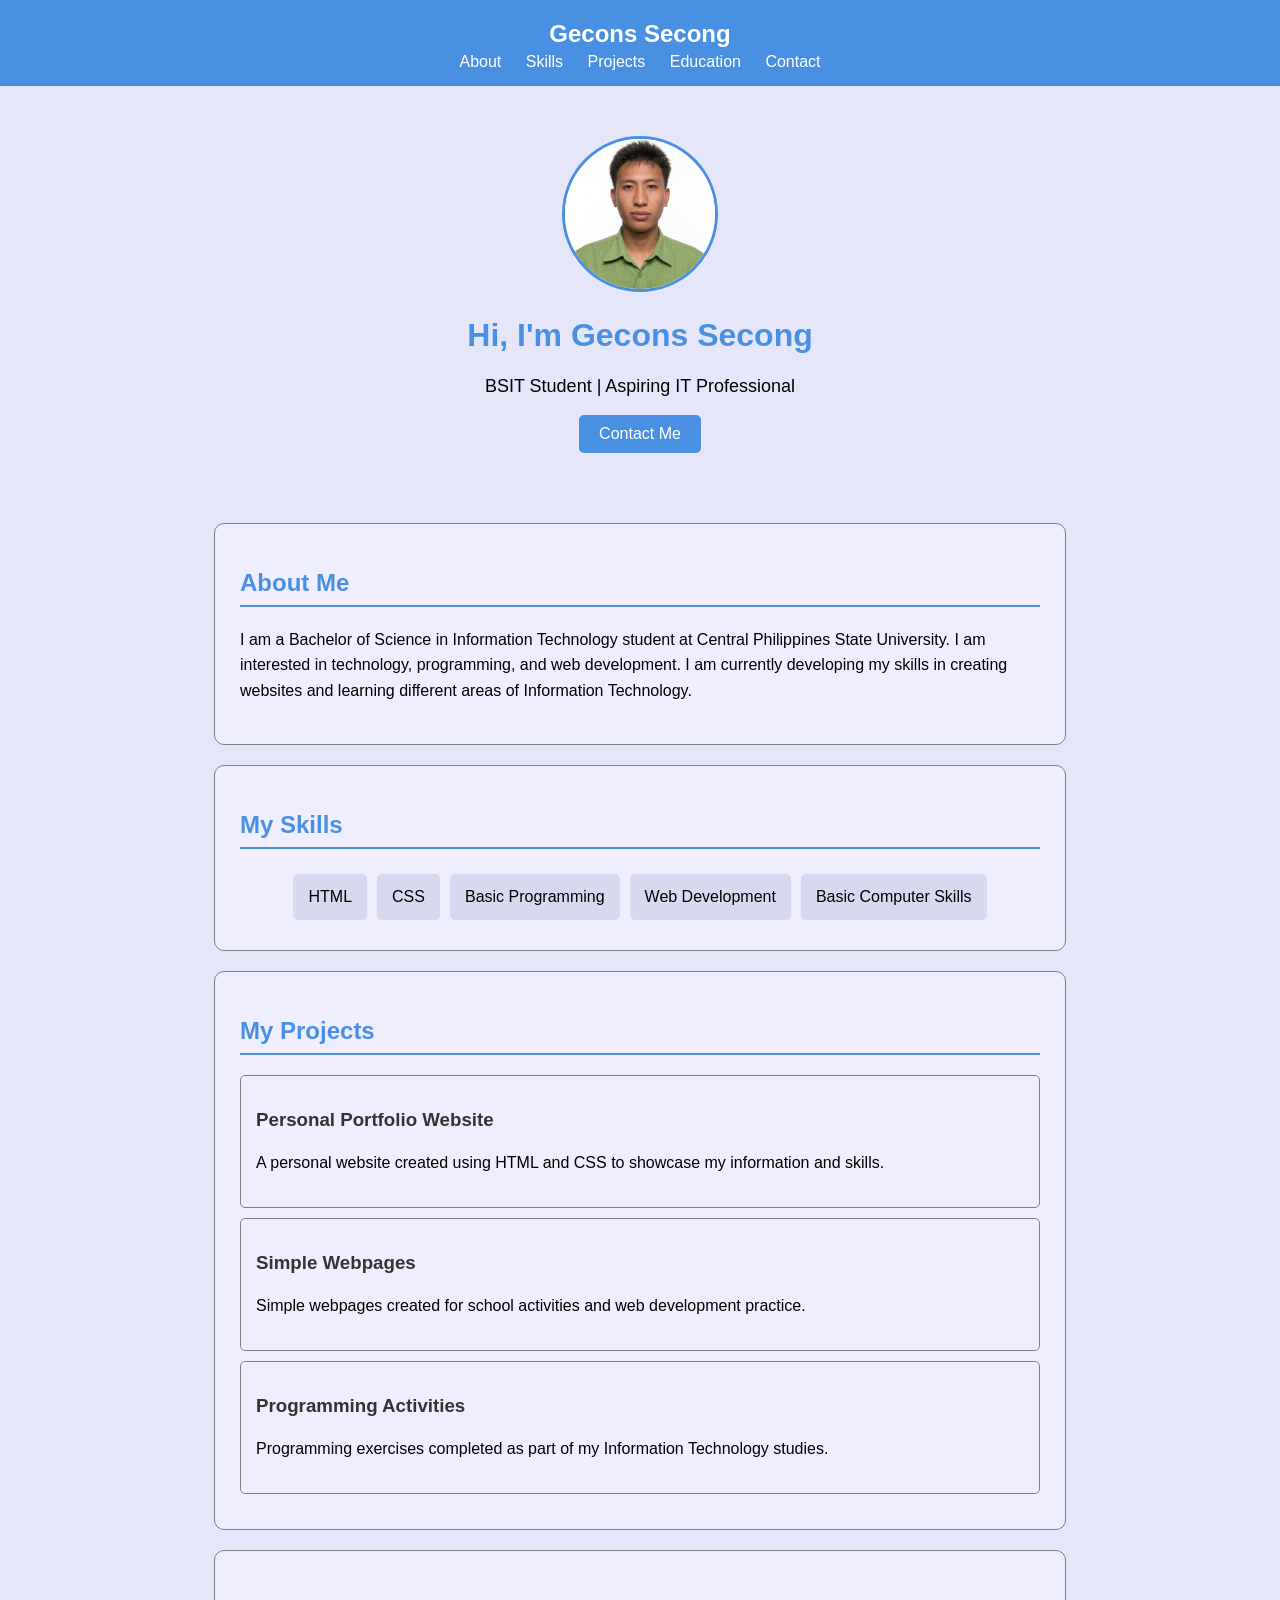
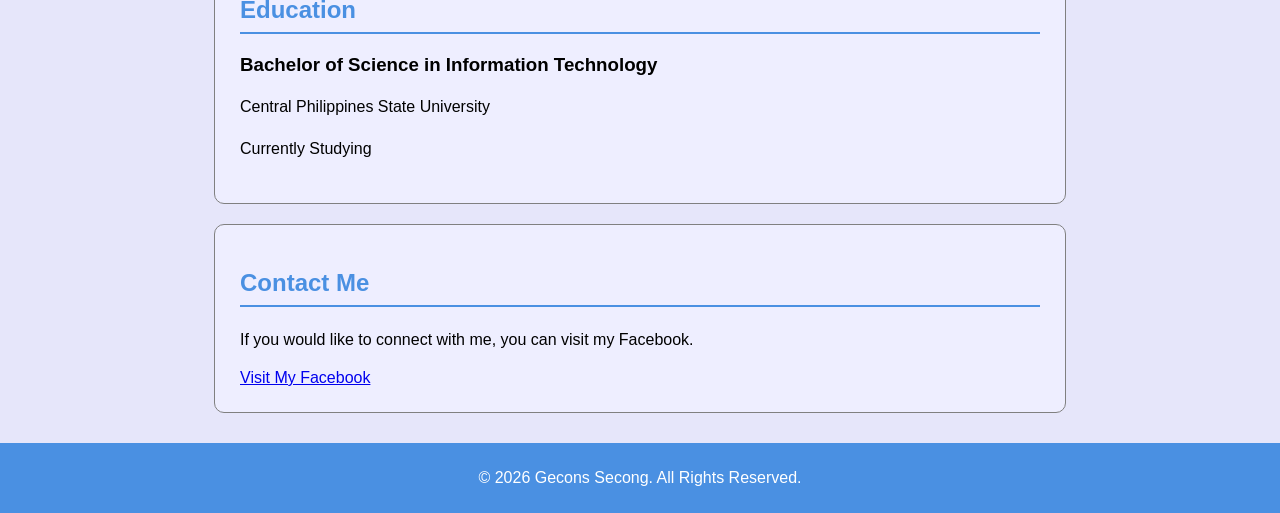
==== index.html @ da207779 "Rename Gecons.html to index.html" ====
<!DOCTYPE html>
<html>

<head>
    <title>Gecons Secong - Personal Portfolio</title>

    <link rel="stylesheet" href="stylish.css">
</head>

<body>

    <!-- Navigation -->
    <nav>
        <h2>Gecons Secong</h2>

        <a href="#about">About</a>
        <a href="#skills">Skills</a>
        <a href="#projects">Projects</a>
        <a href="#education">Education</a>
        <a href="#contact">Contact</a>
    </nav>


    <!-- Profile -->
    <header>

        <img src="pak.png" class="picture" alt="Gecons Secong">

        <h1>Hi, I'm Gecons Secong</h1>

        <p>BSIT Student | Aspiring IT Professional</p>

        <a href="#contact" class="button">
            Contact Me
        </a>

    </header>


    <!-- About -->
    <section id="about">

        <h2>About Me</h2>

        <p>
            I am a Bachelor of Science in Information Technology student
            at Central Philippines State University. I am interested in
            technology, programming, and web development. I am currently
            developing my skills in creating websites and learning
            different areas of Information Technology.
        </p>

    </section>


    <!-- Skills -->
    <section id="skills">

        <h2>My Skills</h2>

        <div class="skills">

            <p>HTML</p>
            <p>CSS</p>
            <p>Basic Programming</p>
            <p>Web Development</p>
            <p>Basic Computer Skills</p>

        </div>

    </section>


    <!-- Projects -->
    <section id="projects">

        <h2>My Projects</h2>

        <!-- Project 1 -->
        <div class="project">

            <h3>Personal Portfolio Website</h3>

            <p>
                A personal website created using HTML and CSS
                to showcase my information and skills.
            </p>

        </div>


        <!-- Project 2 -->
        <div class="project">

            <h3>Simple Webpages</h3>

            <p>
                Simple webpages created for school activities
                and web development practice.
            </p>

        </div>


        <!-- Project 3 -->
        <div class="project">

            <h3>Programming Activities</h3>

            <p>
                Programming exercises completed as part of
                my Information Technology studies.
            </p>

        </div>

    </section>


    <!-- Education -->
    <section id="education">

        <h2>Education</h2>

        <h3>Bachelor of Science in Information Technology</h3>

        <p>Central Philippines State University</p>

        <p>Currently Studying</p>

    </section>


    <!-- Contact -->
    <section id="contact">

        <h2>Contact Me</h2>

        <p>
            If you would like to connect with me,
            you can visit my Facebook.
        </p>

        <a href="https://www.facebook.com/share/194ds3qrfP/"
           target="_blank">
            Visit My Facebook
        </a>

    </section>


    <!-- Footer -->
    <footer>

        <p>
            &copy; 2026 Gecons Secong. All Rights Reserved.
        </p>

    </footer>

</body>

</html>
---- stylish.css ----
/* =========================
   GENERAL / BODY
   ========================= */

body {
    background-color: #E6E6FA;
    font-family: Arial, sans-serif;
    margin: 0;
    padding: 0;
}


/* =========================
   NAVIGATION
   ========================= */

nav {
    background-color: #4A90E2;
    padding: 15px;
    text-align: center;
}

nav h2 {
    color: white;
    margin: 5px;
}

nav a {
    color: white;
    text-decoration: none;
    margin: 10px;
}


/* =========================
   PROFILE
   ========================= */

header {
    text-align: center;
    padding: 50px 20px;
}

.picture {
    width: 150px;
    height: 150px;
    border-radius: 50%;
    border: 3px solid #4A90E2;
}

header h1 {
    color: #4A90E2;
    font-size: 32px;
}

header p {
    font-size: 18px;
}


/* =========================
   CONTACT BUTTON
   ========================= */

.button {
    display: inline-block;
    background-color: #4A90E2;
    color: white;
    padding: 10px 20px;
    border-radius: 5px;
    text-decoration: none;
}


/* =========================
   SECTIONS
   ========================= */

section {
    background-color: #EEEEFF;
    max-width: 800px;
    margin: 20px auto;
    padding: 25px;
    border: 1px solid gray;
    border-radius: 10px;
}

section h2 {
    color: #4A90E2;
    border-bottom: 2px solid #4A90E2;
    padding-bottom: 8px;
}

section p {
    font-size: 16px;
    line-height: 1.6;
}


/* =========================
   SKILLS
   ========================= */

.skills {
    display: flex;
    flex-wrap: wrap;
    justify-content: center;
}

.skills p {
    background-color: #D8D8F0;
    padding: 10px 15px;
    margin: 5px;
    border-radius: 5px;
}


/* =========================
   PROJECTS
   ========================= */

.project {
    border: 1px solid gray;
    padding: 15px;
    margin: 10px 0;
    border-radius: 5px;
}

.project h3 {
    color: #333333;
}


/* =========================
   LINKS
   ========================= */

a:hover {
    text-decoration: underline;
}


/* =========================
   FOOTER
   ========================= */

footer {
    background-color: #4A90E2;
    color: white;
    text-align: center;
    padding: 10px;
    margin-top: 30px;
}
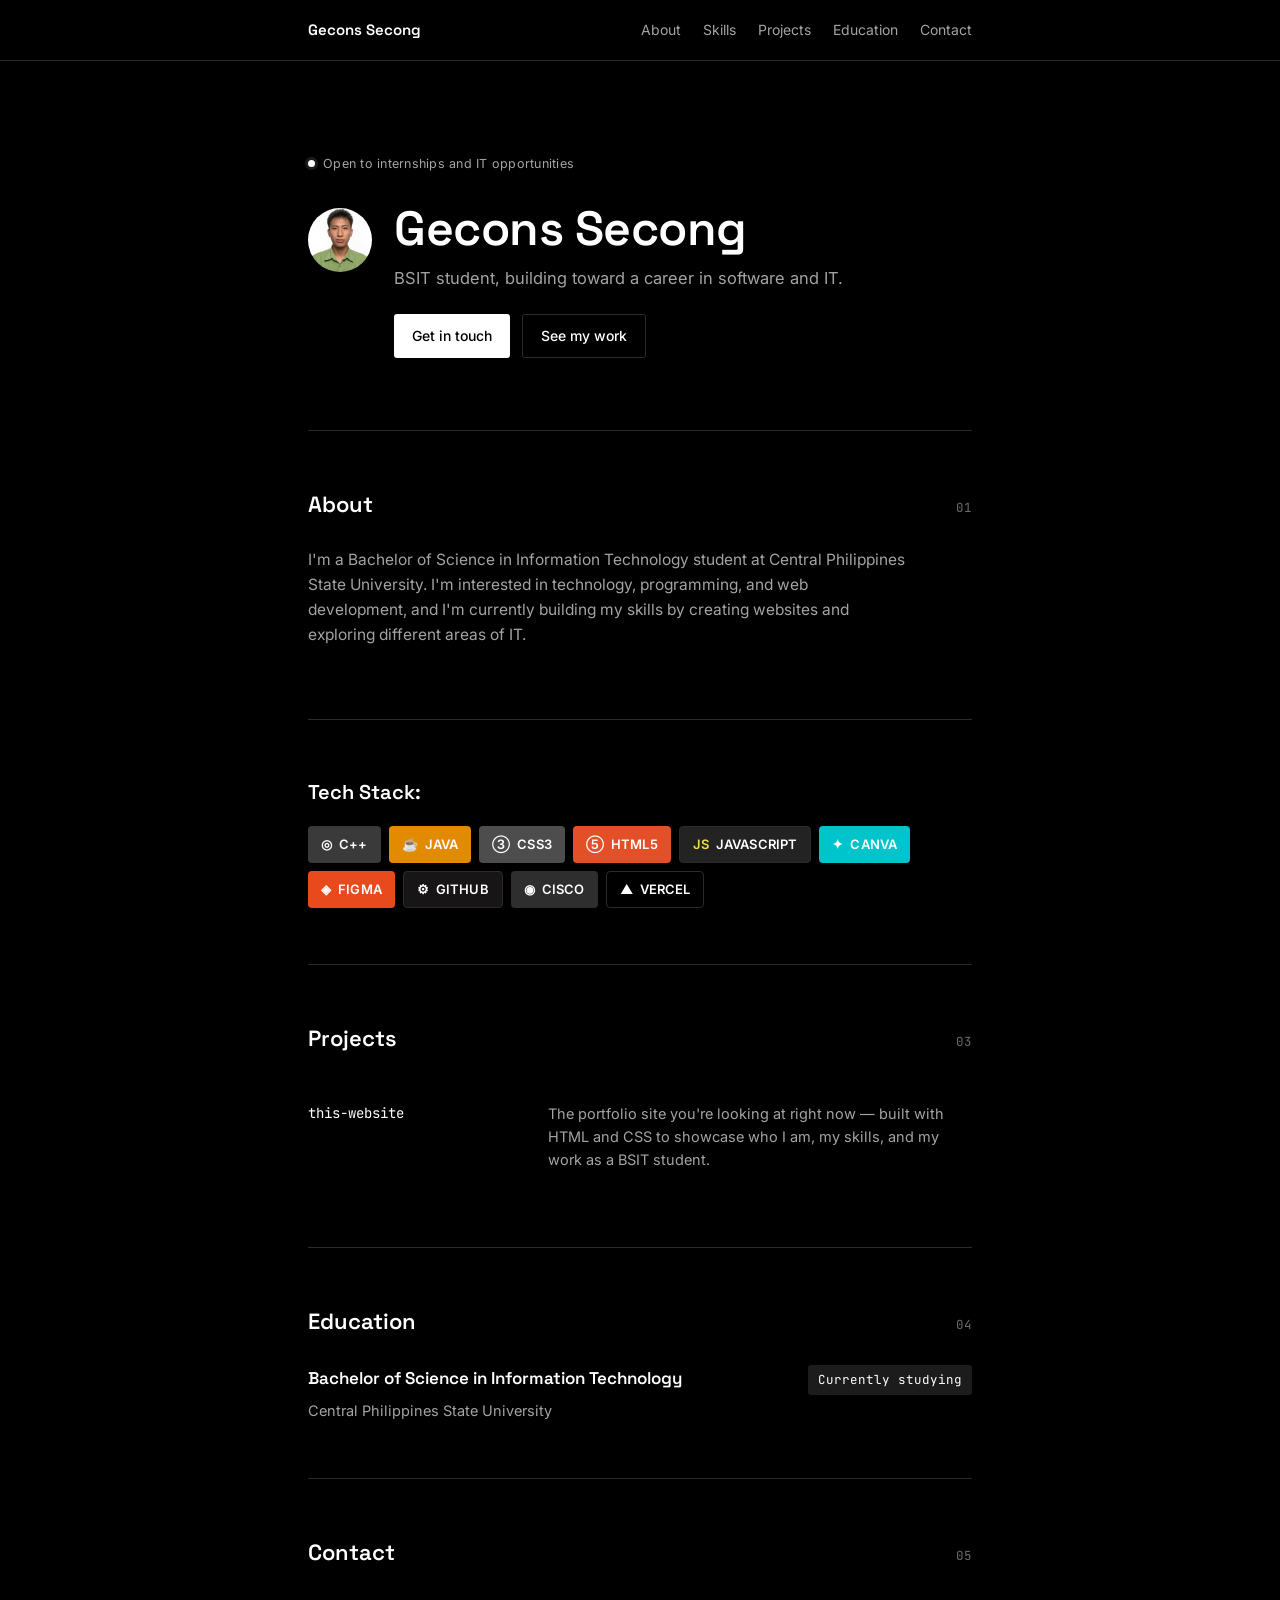
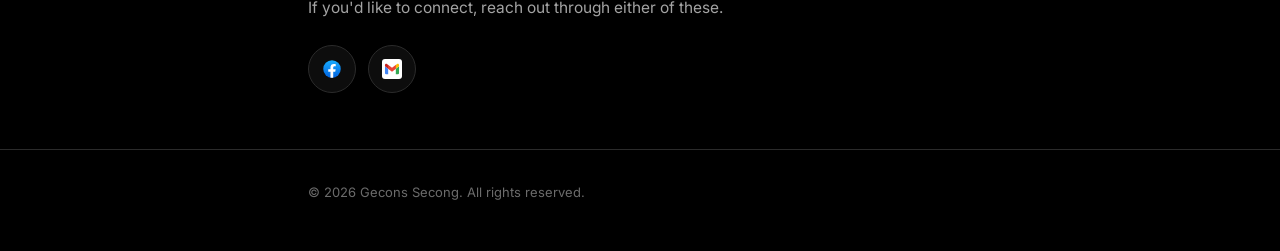
==== commit 067060c3: "Add files via upload" ====
--- a/index.html
+++ b/index.html
@@ -1,163 +1,141 @@
-<!DOCTYPE html>
-<html>
-
-<head>
-    <title>Gecons Secong - Personal Portfolio</title>
-
-    <link rel="stylesheet" href="stylish.css">
-</head>
-
-<body>
-
-    <!-- Navigation -->
-    <nav>
-        <h2>Gecons Secong</h2>
-
-        <a href="#about">About</a>
-        <a href="#skills">Skills</a>
-        <a href="#projects">Projects</a>
-        <a href="#education">Education</a>
-        <a href="#contact">Contact</a>
-    </nav>
-
-
-    <!-- Profile -->
-    <header>
-
-        <img src="pak.png" class="picture" alt="Gecons Secong">
-
-        <h1>Hi, I'm Gecons Secong</h1>
-
-        <p>BSIT Student | Aspiring IT Professional</p>
-
-        <a href="#contact" class="button">
-            Contact Me
-        </a>
-
-    </header>
-
-
-    <!-- About -->
-    <section id="about">
-
-        <h2>About Me</h2>
-
-        <p>
-            I am a Bachelor of Science in Information Technology student
-            at Central Philippines State University. I am interested in
-            technology, programming, and web development. I am currently
-            developing my skills in creating websites and learning
-            different areas of Information Technology.
-        </p>
-
-    </section>
-
-
-    <!-- Skills -->
-    <section id="skills">
-
-        <h2>My Skills</h2>
-
-        <div class="skills">
-
-            <p>HTML</p>
-            <p>CSS</p>
-            <p>Basic Programming</p>
-            <p>Web Development</p>
-            <p>Basic Computer Skills</p>
-
-        </div>
-
-    </section>
-
-
-    <!-- Projects -->
-    <section id="projects">
-
-        <h2>My Projects</h2>
-
-        <!-- Project 1 -->
-        <div class="project">
-
-            <h3>Personal Portfolio Website</h3>
-
-            <p>
-                A personal website created using HTML and CSS
-                to showcase my information and skills.
-            </p>
-
-        </div>
-
-
-        <!-- Project 2 -->
-        <div class="project">
-
-            <h3>Simple Webpages</h3>
-
-            <p>
-                Simple webpages created for school activities
-                and web development practice.
-            </p>
-
-        </div>
-
-
-        <!-- Project 3 -->
-        <div class="project">
-
-            <h3>Programming Activities</h3>
-
-            <p>
-                Programming exercises completed as part of
-                my Information Technology studies.
-            </p>
-
-        </div>
-
-    </section>
-
-
-    <!-- Education -->
-    <section id="education">
-
-        <h2>Education</h2>
-
-        <h3>Bachelor of Science in Information Technology</h3>
-
-        <p>Central Philippines State University</p>
-
-        <p>Currently Studying</p>
-
-    </section>
-
-
-    <!-- Contact -->
-    <section id="contact">
-
-        <h2>Contact Me</h2>
-
-        <p>
-            If you would like to connect with me,
-            you can visit my Facebook.
-        </p>
-
-        <a href="https://www.facebook.com/share/194ds3qrfP/"
-           target="_blank">
-            Visit My Facebook
-        </a>
-
-    </section>
-
-
-    <!-- Footer -->
-    <footer>
-
-        <p>
-            &copy; 2026 Gecons Secong. All Rights Reserved.
-        </p>
-
-    </footer>
-
-</body>
-
-</html>
+<!DOCTYPE html>
+<html lang="en" data-theme="dark">
+<head>
+<meta charset="UTF-8">
+<meta name="viewport" content="width=device-width, initial-scale=1.0">
+<title>Gecons Secong — Portfolio</title>
+<link rel="preconnect" href="https://fonts.googleapis.com">
+<link rel="preconnect" href="https://fonts.gstatic.com" crossorigin>
+<link href="https://fonts.googleapis.com/css2?family=Space+Grotesk:wght@400;500;600;700&family=Inter:wght@400;500;600&family=JetBrains+Mono:wght@400;500&display=swap" rel="stylesheet">
+<link rel="stylesheet" href="style.css">
+</head>
+<body>
+
+  <header class="nav">
+    <div class="nav-inner">
+      <a href="#" class="nav-name">Gecons Secong</a>
+      <nav class="nav-links">
+        <a href="#about">About</a>
+        <a href="#skills">Skills</a>
+        <a href="#projects">Projects</a>
+        <a href="#education">Education</a>
+        <a href="#contact">Contact</a>
+      </nav>
+    </div>
+  </header>
+
+  <main class="wrap">
+
+    <!-- Hero -->
+    <section class="hero" style="border-top:none; padding-top:88px;">
+      <div class="status">
+        <span class="status-dot"></span>
+        Open to internships and IT opportunities
+      </div>
+      <div class="hero-row">
+        <!-- Avatar: save your photo as profile.jpg in this same folder -->
+        <img src="pak.png" alt="Gecons Secong" class="avatar">
+        <div>
+          <h1 class="hero-title">Gecons Secong</h1>
+          <p class="hero-role">BSIT student, building toward a career in software and IT.</p>
+          <div class="hero-actions">
+            <a href="#contact" class="btn btn-primary">Get in touch</a>
+            <a href="#projects" class="btn btn-ghost">See my work</a>
+          </div>
+        </div>
+      </div>
+    </section>
+
+    <!-- About -->
+    <section id="about">
+      <div class="section-head">
+        <h2>About</h2>
+        <span class="section-index mono">01</span>
+      </div>
+      <p>
+        I'm a Bachelor of Science in Information Technology student at
+        Central Philippines State University. I'm interested in technology,
+        programming, and web development, and I'm currently building my
+        skills by creating websites and exploring different areas of IT.
+      </p>
+    </section>
+
+    <!-- Skills -->
+    <section id="skills">
+      <div class="stack-head">
+       
+        <h2>Tech Stack:</h2>
+      </div>
+      <div class="badge-row">
+        <span class="badge badge-cpp"><span class="badge-icon">◎</span>C++</span>
+        <span class="badge badge-java"><span class="badge-icon">☕</span>JAVA</span>
+        <span class="badge badge-css3"><span class="badge-icon">③</span>CSS3</span>
+        <span class="badge badge-html5"><span class="badge-icon">⑤</span>HTML5</span>
+        <span class="badge badge-js"><span class="badge-icon">JS</span>JAVASCRIPT</span>
+        <span class="badge badge-canva"><span class="badge-icon">✦</span>CANVA</span>
+        <span class="badge badge-figma"><span class="badge-icon">◈</span>FIGMA</span>
+        <span class="badge badge-github"><span class="badge-icon">⚙</span>GITHUB</span>
+        <span class="badge badge-cisco"><span class="badge-icon">◉</span>CISCO</span>
+        <span class="badge badge-vercel"><span class="badge-icon">▲</span>VERCEL</span>
+      </div>
+    </section>
+
+    <!-- Projects -->
+    <section id="projects">
+      <div class="section-head">
+        <h2>Projects</h2>
+        <span class="section-index mono">03</span>
+      </div>
+
+      <div class="project-row">
+        <div class="project-name">this-website</div>
+        <p class="project-desc">The portfolio site you're looking at right now — built with HTML and CSS to showcase who I am, my skills, and my work as a BSIT student.</p>
+      </div>
+    </section>
+
+    <!-- Education -->
+    <section id="education">
+      <div class="section-head">
+        <h2>Education</h2>
+        <span class="section-index mono">04</span>
+      </div>
+      <div class="edu-entry">
+        <div>
+          <h3>Bachelor of Science in Information Technology</h3>
+          <p>Central Philippines State University</p>
+        </div>
+        <span class="edu-status mono">Currently studying</span>
+      </div>
+    </section>
+
+    <!-- Contact -->
+    <section id="contact">
+      <div class="section-head">
+        <h2>Contact</h2>
+        <span class="section-index mono">05</span>
+      </div>
+      <p>
+        If you'd like to connect, reach out through either of these.
+      </p>
+      <div class="contact-icons">
+        <!-- Facebook: save your icon as facebook.svg in this same folder, and set href to your profile link -->
+        <a href="https://www.facebook.com/profile.php?id=61585197969373" class="icon-btn" aria-label="Facebook" target="_blank" rel="noopener">
+          <img src="facebook-1-svgrepo-com.svg" alt="Facebook">
+        </a>
+        <!-- Gmail: save your icon as gmail.svg in this same folder, and set href to mailto:you@gmail.com -->
+        <a href="mailto:geconssecong16@gmail.com" class="icon-btn" aria-label="Gmail">
+          <img src="gmail-svgrepo-com.svg" alt="Gmail">
+        </a>
+      </div>
+    </section>
+
+  </main>
+
+  <footer>
+    <div class="wrap">
+      <p>&copy; 2026 Gecons Secong. All rights reserved.</p>
+    </div>
+  </footer>
+
+</body>
+</html>
--- a/style.css
+++ b/style.css
@@ -0,0 +1,402 @@
+:root {
+  --bg: #FAFAF7;
+  --surface: #FFFFFF;
+  --ink: #15171B;
+  --ink-soft: #5B5F68;
+  --ink-faint: #90939C;
+  --accent: #4A46E0;
+  --accent-soft: #EEEDFC;
+  --line: #E5E4DF;
+  --radius: 3px;
+  color-scheme: light;
+}
+
+@media (prefers-color-scheme: dark) {
+  :root:not([data-theme="light"]) {
+    --bg: #000000;
+    --surface: #0D0D0D;
+    --ink: #FFFFFF;
+    --ink-soft: #A3A3A3;
+    --ink-faint: #6B6B6B;
+    --accent: #FFFFFF;
+    --accent-soft: #1C1C1C;
+    --line: #2B2B2B;
+    color-scheme: dark;
+  }
+}
+
+:root[data-theme="dark"] {
+  --bg: #000000;
+  --surface: #0D0D0D;
+  --ink: #FFFFFF;
+  --ink-soft: #A3A3A3;
+  --ink-faint: #6B6B6B;
+  --accent: #FFFFFF;
+  --accent-soft: #1C1C1C;
+  --line: #2B2B2B;
+  color-scheme: dark;
+}
+
+* { box-sizing: border-box; }
+
+html { scroll-behavior: smooth; }
+
+body {
+  margin: 0;
+  background: var(--bg);
+  color: var(--ink);
+  font-family: 'Inter', -apple-system, BlinkMacSystemFont, sans-serif;
+  font-size: 16px;
+  line-height: 1.6;
+  -webkit-font-smoothing: antialiased;
+}
+
+a { color: inherit; }
+
+.wrap {
+  max-width: 720px;
+  margin: 0 auto;
+  padding: 0 28px;
+}
+
+code, .mono { font-family: 'JetBrains Mono', ui-monospace, monospace; }
+
+/* ===== NAV ===== */
+header.nav {
+  position: sticky;
+  top: 0;
+  z-index: 20;
+  background: color-mix(in srgb, var(--bg) 85%, transparent);
+  backdrop-filter: blur(10px);
+  border-bottom: 1px solid var(--line);
+}
+
+.nav-inner {
+  max-width: 720px;
+  margin: 0 auto;
+  padding: 18px 28px;
+  display: flex;
+  align-items: center;
+  justify-content: space-between;
+  gap: 16px;
+}
+
+.nav-name {
+  font-family: 'Space Grotesk', sans-serif;
+  font-weight: 600;
+  font-size: 15px;
+  text-decoration: none;
+  white-space: nowrap;
+}
+
+.nav-links {
+  display: flex;
+  gap: 22px;
+  flex-wrap: wrap;
+}
+
+.nav-links a {
+  text-decoration: none;
+  font-size: 14px;
+  color: var(--ink-soft);
+  transition: color 0.15s ease;
+}
+
+.nav-links a:hover { color: var(--ink); }
+
+/* ===== HERO ===== */
+.hero {
+  padding: 88px 0 72px;
+}
+
+.status {
+  display: inline-flex;
+  align-items: center;
+  gap: 8px;
+  font-size: 12.5px;
+  color: var(--ink-soft);
+  letter-spacing: 0.02em;
+  margin-bottom: 28px;
+}
+
+.status-dot {
+  width: 7px;
+  height: 7px;
+  border-radius: 50%;
+  background: var(--accent);
+  box-shadow: 0 0 0 3px var(--accent-soft);
+  flex-shrink: 0;
+}
+
+.hero-row {
+  display: flex;
+  align-items: flex-start;
+  gap: 22px;
+}
+
+.avatar {
+  width: 64px;
+  height: 64px;
+  border-radius: 50%;
+  background: var(--accent);
+  color: white;
+  display: flex;
+  align-items: center;
+  justify-content: center;
+  font-family: 'Space Grotesk', sans-serif;
+  font-weight: 600;
+  font-size: 20px;
+  flex-shrink: 0;
+  margin-top: 6px;
+}
+
+h1.hero-title {
+  font-family: 'Space Grotesk', sans-serif;
+  font-weight: 600;
+  font-size: clamp(34px, 6vw, 48px);
+  line-height: 1.12;
+  margin: 0 0 10px;
+  letter-spacing: -0.01em;
+}
+
+.hero-role {
+  font-size: 16.5px;
+  color: var(--ink-soft);
+  margin: 0 0 22px;
+}
+
+.hero-actions {
+  display: flex;
+  gap: 12px;
+  flex-wrap: wrap;
+}
+
+.btn {
+  display: inline-flex;
+  align-items: center;
+  gap: 6px;
+  padding: 10px 18px;
+  border-radius: var(--radius);
+  text-decoration: none;
+  font-size: 14px;
+  font-weight: 500;
+  transition: opacity 0.15s ease, background 0.15s ease;
+}
+
+.btn-primary {
+  background: var(--accent);
+  color: #000;
+}
+
+.btn-primary:hover { opacity: 0.88; }
+
+.btn-ghost {
+  border: 1px solid var(--line);
+  color: var(--ink);
+}
+
+.btn-ghost:hover { border-color: var(--ink-faint); }
+
+/* ===== SECTIONS ===== */
+section {
+  padding: 56px 0;
+  border-top: 1px solid var(--line);
+}
+
+.section-head {
+  display: flex;
+  align-items: baseline;
+  justify-content: space-between;
+  margin-bottom: 26px;
+}
+
+.section-head h2 {
+  font-family: 'Space Grotesk', sans-serif;
+  font-size: 22px;
+  font-weight: 600;
+  margin: 0;
+}
+
+.section-index {
+  font-size: 12.5px;
+  color: var(--ink-faint);
+}
+
+#about p {
+  max-width: 60ch;
+  color: var(--ink-soft);
+  font-size: 15.5px;
+}
+
+/* ===== TECH STACK BADGES ===== */
+.stack-head {
+  display: flex;
+  align-items: center;
+  gap: 10px;
+  margin-bottom: 18px;
+}
+
+.stack-head .icon {
+  font-size: 20px;
+  line-height: 1;
+}
+
+.stack-head h2 {
+  font-family: 'Space Grotesk', sans-serif;
+  font-size: 20px;
+  font-weight: 600;
+  margin: 0;
+}
+
+.badge-row {
+  display: flex;
+  flex-wrap: wrap;
+  gap: 8px;
+}
+
+.badge {
+  display: inline-flex;
+  align-items: center;
+  gap: 7px;
+  padding: 7px 13px;
+  border-radius: 4px;
+  font-size: 13px;
+  font-weight: 600;
+  color: #fff;
+  letter-spacing: 0.01em;
+}
+
+.badge .badge-icon {
+  font-size: 13px;
+  line-height: 1;
+}
+
+.badge-cpp        { background: #3A3A3A; }
+.badge-java       { background: #E38B00; }
+.badge-css3       { background: #4D4D4D; }
+.badge-html5      { background: #E34F26; }
+.badge-js         { background: #232323; border: 1px solid var(--line); }
+.badge-js .badge-icon { color: #F0DB4F; }
+.badge-canva      { background: #00C4CC; }
+.badge-figma      { background: #E8491D; }
+.badge-github     { background: #171515; border: 1px solid var(--line); }
+.badge-cisco      { background: #2E2E2E; }
+.badge-vercel     { background: #000000; border: 1px solid var(--line); }
+
+/* ===== PROJECTS ===== */
+.project-row {
+  display: grid;
+  grid-template-columns: minmax(0, 220px) 1fr;
+  gap: 20px;
+  padding: 20px 0;
+  border-bottom: 1px solid var(--line);
+}
+
+.project-row:first-child { padding-top: 0; }
+.project-row:last-child { border-bottom: none; }
+
+.project-name {
+  font-family: 'JetBrains Mono', monospace;
+  font-size: 14px;
+  color: var(--accent);
+}
+
+.project-desc {
+  color: var(--ink-soft);
+  font-size: 14.5px;
+  margin: 0;
+}
+
+@media (max-width: 540px) {
+  .project-row { grid-template-columns: 1fr; gap: 6px; }
+}
+
+/* ===== EDUCATION ===== */
+.edu-entry {
+  display: flex;
+  justify-content: space-between;
+  gap: 20px;
+  flex-wrap: wrap;
+}
+
+.edu-entry h3 {
+  font-family: 'Space Grotesk', sans-serif;
+  font-size: 17px;
+  font-weight: 600;
+  margin: 0 0 6px;
+}
+
+.edu-entry p {
+  margin: 0;
+  color: var(--ink-soft);
+  font-size: 14.5px;
+}
+
+.edu-status {
+  font-size: 12.5px;
+  color: var(--accent);
+  background: var(--accent-soft);
+  padding: 5px 10px;
+  border-radius: var(--radius);
+  height: fit-content;
+  white-space: nowrap;
+}
+
+/* ===== CONTACT ===== */
+#contact p {
+  color: var(--ink-soft);
+  max-width: 55ch;
+  margin-bottom: 24px;
+  font-size: 15.5px;
+}
+
+.contact-icons {
+  display: flex;
+  gap: 12px;
+}
+
+.icon-btn {
+  width: 48px;
+  height: 48px;
+  display: flex;
+  align-items: center;
+  justify-content: center;
+  border: 1px solid var(--line);
+  border-radius: 50%;
+  background: var(--surface);
+  color: var(--ink-soft);
+  text-decoration: none;
+  transition: color 0.15s ease, border-color 0.15s ease, background 0.15s ease;
+}
+
+.icon-btn:hover {
+  color: var(--ink);
+  border-color: var(--ink-faint);
+  background: var(--accent-soft);
+}
+
+.icon-btn img {
+  width: 20px;
+  height: 20px;
+}
+
+/* ===== FOOTER ===== */
+footer {
+  padding: 32px 0 48px;
+  border-top: 1px solid var(--line);
+}
+
+footer p {
+  margin: 0;
+  font-size: 13px;
+  color: var(--ink-faint);
+}
+
+:focus-visible {
+  outline: 2px solid var(--accent);
+  outline-offset: 2px;
+}
+
+@media (prefers-reduced-motion: reduce) {
+  html { scroll-behavior: auto; }
+}
